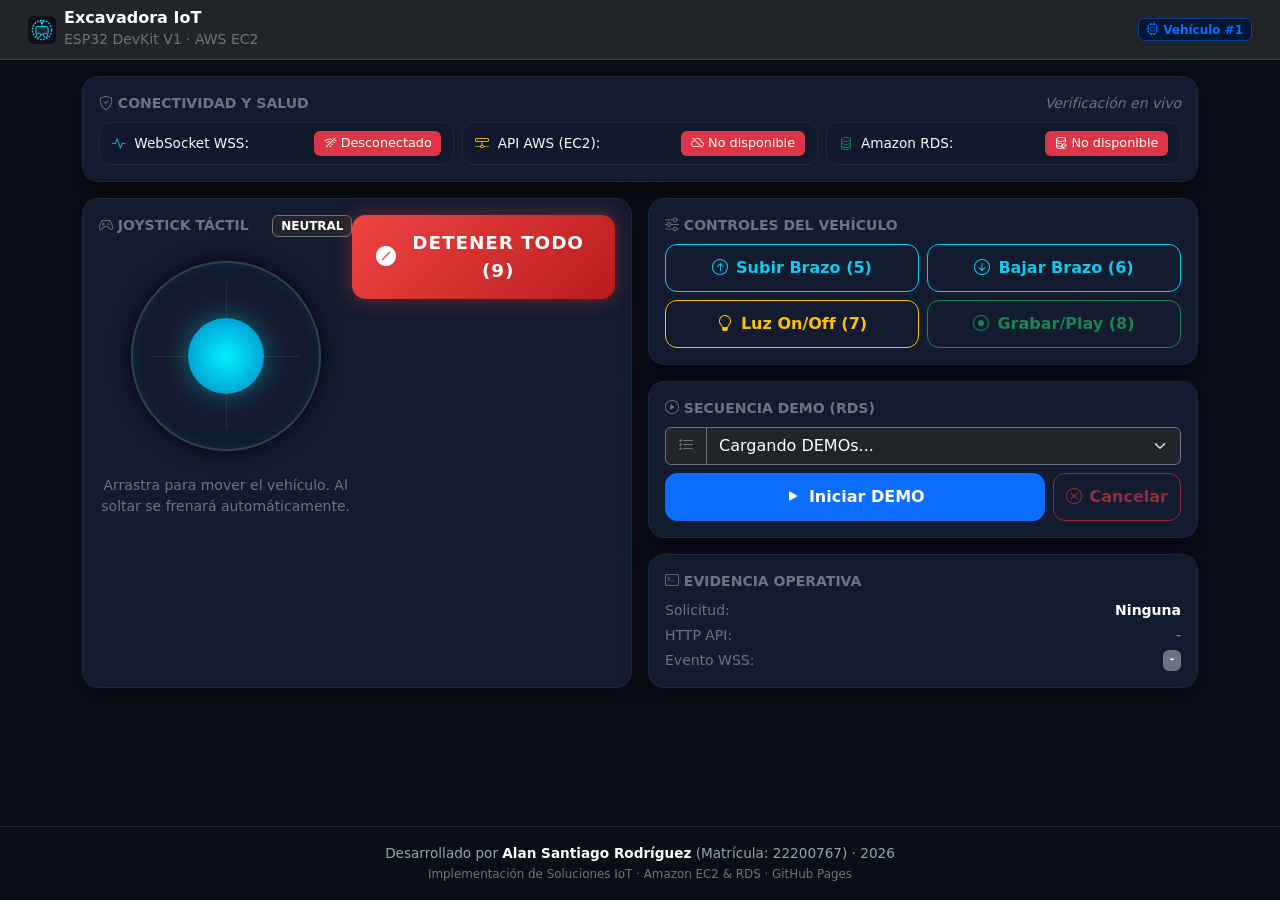
==== frontend/index.html @ 30e3e3c8 "fix: Actualizar creditos con nombre correcto del alumno Alan Santiago Rodriguez" ====
<!DOCTYPE html>
<html lang="es" data-bs-theme="dark">
<head>
  <meta charset="UTF-8" />
  <meta name="viewport" content="width=device-width, initial-scale=1.0, maximum-scale=1.0, user-scalable=no" />
  <title>Control IoT · Vehículo Excavadora</title>
  
  <!-- Favicon funcional compatible con GitHub Pages -->
  <link rel="icon" type="image/svg+xml" href="assets/icons/favicon.svg" />
  
  <!-- Bootstrap 5 CSS y Bootstrap Icons -->
  <link href="https://cdn.jsdelivr.net/npm/bootstrap@5.3.3/dist/css/bootstrap.min.css" rel="stylesheet" />
  <link rel="stylesheet" href="https://cdn.jsdelivr.net/npm/bootstrap-icons@1.11.3/font/bootstrap-icons.min.css" />
  
  <!-- Estilos propios -->
  <link rel="stylesheet" href="assets/css/styles.css" />
</head>
<body>

  <!-- Barra de Encabezado -->
  <header class="py-2 px-3 border-bottom border-secondary-subtle bg-dark">
    <div class="container-fluid d-flex justify-content-between align-items-center">
      <div class="d-flex align-items-center gap-2">
        <img src="assets/icons/favicon.svg" alt="IoT Logo" width="28" height="28" />
        <div>
          <h1 class="h6 mb-0 text-white fw-bold" id="vehiculoNombre">Excavadora IoT</h1>
          <small class="text-secondary" id="vehiculoModelo">ESP32 DevKit V1 · AWS EC2</small>
        </div>
      </div>
      <span class="badge bg-primary-subtle text-primary border border-primary-subtle">
        <i class="bi bi-cpu"></i> Vehículo #1
      </span>
    </div>
  </header>

  <!-- Contenedor Principal (Mobile First) -->
  <main class="container my-3 flex-grow-1">
    
    <!-- PANEL DE 3 INDICADORES OBLIGATORIOS -->
    <section class="glass-card p-3 mb-3">
      <div class="d-flex justify-content-between align-items-center mb-2">
        <span class="text-secondary small fw-semibold text-uppercase tracking-wider">
          <i class="bi bi-shield-check"></i> Conectividad y Salud
        </span>
        <small class="text-secondary fst-italic">Verificación en vivo</small>
      </div>

      <div class="row g-2">
        <!-- 1. WebSocket WSS -->
        <div class="col-12 col-md-4">
          <div class="status-indicator d-flex justify-content-between align-items-center">
            <span><i class="bi bi-activity text-info me-1"></i> WebSocket WSS:</span>
            <span id="wsStatusBadge" class="badge bg-secondary">
              <i class="bi bi-hourglass-split"></i> Conectando...
            </span>
          </div>
        </div>

        <!-- 2. Servidor AWS API 21 Servicios -->
        <div class="col-12 col-md-4">
          <div class="status-indicator d-flex justify-content-between align-items-center">
            <span><i class="bi bi-hdd-network text-warning me-1"></i> API AWS (EC2):</span>
            <span id="apiStatusBadge" class="badge bg-secondary">
              <i class="bi bi-hourglass-split"></i> Comprobando
            </span>
          </div>
        </div>

        <!-- 3. Base de Datos Amazon RDS -->
        <div class="col-12 col-md-4">
          <div class="status-indicator d-flex justify-content-between align-items-center">
            <span><i class="bi bi-database text-success me-1"></i> Amazon RDS:</span>
            <span id="rdsStatusBadge" class="badge bg-secondary">
              <i class="bi bi-question-circle"></i> Sin verificar
            </span>
          </div>
        </div>
      </div>
    </section>

    <!-- ÁREA DE OPERACIÓN: JOYSTICK + ACCIONES -->
    <div class="row g-3">
      
      <!-- Columna 1: Joystick Circular Virtual y Detención Prioritaria -->
      <div class="col-12 col-lg-6">
        <section class="glass-card p-3 text-center h-100 d-flex flex-direction-column justify-content-between">
          <div>
            <div class="d-flex justify-content-between align-items-center mb-1">
              <span class="text-secondary small fw-semibold text-uppercase">
                <i class="bi bi-controller"></i> Joystick Táctil
              </span>
              <span class="badge bg-dark border border-secondary" id="joystickDirectionText">NEUTRAL</span>
            </div>
            
            <div class="joystick-zone py-2">
              <div class="joystick-base" id="joystickContainer" aria-label="Joystick de Navegación">
                <div class="joystick-crosshair"></div>
                <div class="joystick-stick"></div>
              </div>
            </div>
            <p class="text-secondary small mb-3">Arrastra para mover el vehículo. Al soltar se frenará automáticamente.</p>
          </div>

          <!-- BOTÓN DETENER PRIORITARIO -->
          <div class="w-100">
            <button id="btnDetener" class="btn btn-stop-priority w-100 d-flex align-items-center justify-content-center gap-2">
              <i class="bi bi-slash-circle-fill fs-5"></i> DETENER TODO (9)
            </button>
          </div>
        </section>
      </div>

      <!-- Columna 2: Controles Táctiles Adicionales y DEMO -->
      <div class="col-12 col-lg-6 d-flex flex-column gap-3">
        
        <!-- Accesorios (Brazo, Luz y Grabación en RAM) -->
        <section class="glass-card p-3">
          <span class="text-secondary small fw-semibold text-uppercase d-block mb-2">
            <i class="bi bi-sliders"></i> Controles del Vehículo
          </span>

          <div class="row g-2">
            <div class="col-6">
              <button id="btnSubir" class="btn btn-outline-info btn-control-touch w-100">
                <i class="bi bi-arrow-up-circle"></i> Subir Brazo (5)
              </button>
            </div>
            <div class="col-6">
              <button id="btnBajar" class="btn btn-outline-info btn-control-touch w-100">
                <i class="bi bi-arrow-down-circle"></i> Bajar Brazo (6)
              </button>
            </div>
            <div class="col-6">
              <button id="btnLuz" class="btn btn-outline-warning btn-control-touch w-100">
                <i class="bi bi-lightbulb"></i> Luz On/Off (7)
              </button>
            </div>
            <div class="col-6">
              <button id="btnGrabar" class="btn btn-outline-success btn-control-touch w-100">
                <i class="bi bi-record-circle"></i> Grabar/Play (8)
              </button>
            </div>
          </div>
        </section>

        <!-- Selector y Ejecución de DEMO existente -->
        <section class="glass-card p-3">
          <span class="text-secondary small fw-semibold text-uppercase d-block mb-2">
            <i class="bi bi-play-circle"></i> Secuencia DEMO (RDS)
          </span>

          <div class="input-group mb-2">
            <label class="input-group-text bg-dark border-secondary text-secondary" for="selectDemo">
              <i class="bi bi-list-stars"></i>
            </label>
            <select class="form-select bg-dark border-secondary text-white" id="selectDemo">
              <option value="1">Cargando DEMOs...</option>
            </select>
          </div>

          <div class="d-flex gap-2">
            <button id="btnIniciarDemo" class="btn btn-primary btn-control-touch flex-grow-1">
              <i class="bi bi-play-fill"></i> Iniciar DEMO
            </button>
            <button id="btnCancelarDemo" class="btn btn-outline-danger btn-control-touch" disabled>
              <i class="bi bi-x-circle"></i> Cancelar
            </button>
          </div>

          <div id="demoStatusCard" class="card bg-dark border-info mt-2 p-2 d-none">
            <div class="d-flex align-items-center gap-2">
              <div class="spinner-border spinner-border-sm text-info" role="status"></div>
              <small class="text-info" id="demoStepText">Secuencia en proceso...</small>
            </div>
          </div>
        </section>

        <!-- Trazabilidad de Respuesta (Solicitado / Aceptado / Evento WSS) -->
        <section class="glass-card p-3">
          <span class="text-secondary small fw-semibold text-uppercase d-block mb-2">
            <i class="bi bi-terminal"></i> Evidencia Operativa
          </span>
          <div class="small">
            <div class="d-flex justify-content-between mb-1">
              <span class="text-secondary">Solicitud:</span>
              <span class="text-white fw-bold" id="logSolicitud">Ninguna</span>
            </div>
            <div class="d-flex justify-content-between mb-1">
              <span class="text-secondary">HTTP API:</span>
              <span class="text-info" id="logHttp">-</span>
            </div>
            <div class="d-flex justify-content-between">
              <span class="text-secondary">Evento WSS:</span>
              <span id="logWs" class="badge bg-secondary">-</span>
            </div>
          </div>
        </section>

      </div>
    </div>
  </main>

  <!-- Footer con Créditos Obligatorios -->
  <footer>
    <div class="container text-center">
      <p class="mb-0">
        Desarrollado por <strong class="text-white">Alan Santiago Rodríguez</strong> (Matrícula: 22200767) · 2026
      </p>
      <small class="text-secondary">Implementación de Soluciones IoT · Amazon EC2 & RDS · GitHub Pages</small>
    </div>
  </footer>

  <!-- Bootstrap 5 JS Bundle -->
  <script src="https://cdn.jsdelivr.net/npm/bootstrap@5.3.3/dist/js/bootstrap.bundle.min.js"></script>

  <!-- Aplicación Modular ES6+ -->
  <script type="module" src="assets/js/main.js"></script>
</body>
</html>
---- frontend/assets/css/styles.css ----
:root {
  --bg-main: #0a0e17;
  --card-bg: #131b2e;
  --card-border: #1e293b;
  --primary: #00f2fe;
  --primary-glow: rgba(0, 242, 254, 0.35);
  --accent: #4facfe;
  --danger: #ef4444;
  --danger-glow: rgba(239, 68, 68, 0.4);
  --text-main: #f8fafc;
  --text-muted: #94a3b8;
}

body {
  background-color: var(--bg-main);
  color: var(--text-main);
  font-family: system-ui, -apple-system, "Segoe UI", Roboto, sans-serif;
  min-height: 100vh;
  display: flex;
  flex-direction: column;
  user-select: none;
  -webkit-user-select: none;
  touch-action: manipulation;
}

/* Tarjetas */
.glass-card {
  background: var(--card-bg);
  border: 1px solid var(--card-border);
  border-radius: 1rem;
  box-shadow: 0 10px 25px rgba(0, 0, 0, 0.5);
}

/* Indicadores de Conexión */
.status-indicator {
  padding: 0.5rem 0.75rem;
  background: rgba(15, 23, 42, 0.6);
  border: 1px solid var(--card-border);
  border-radius: 0.75rem;
  font-size: 0.85rem;
}

.status-indicator .badge {
  font-size: 0.8rem;
  font-weight: 500;
  padding: 0.35rem 0.6rem;
}

/* Joystick Circular Virtual */
.joystick-zone {
  display: flex;
  flex-direction: column;
  align-items: center;
  justify-content: center;
  margin: 1rem 0;
}

.joystick-base {
  width: 190px;
  height: 190px;
  background: radial-gradient(circle, #1a233a 0%, #0c1222 100%);
  border: 2px solid #334155;
  border-radius: 50%;
  position: relative;
  display: flex;
  align-items: center;
  justify-content: center;
  touch-action: none;
  box-shadow: 0 0 20px rgba(0, 0, 0, 0.8), inset 0 0 15px rgba(0, 242, 254, 0.1);
  cursor: grab;
}

.joystick-base:active {
  cursor: grabbing;
}

.joystick-crosshair {
  position: absolute;
  width: 100%;
  height: 100%;
  pointer-events: none;
}

.joystick-crosshair::before,
.joystick-crosshair::after {
  content: "";
  position: absolute;
  background: rgba(255, 255, 255, 0.08);
}

.joystick-crosshair::before {
  top: 50%;
  left: 10%;
  right: 10%;
  height: 1px;
}

.joystick-crosshair::after {
  left: 50%;
  top: 10%;
  bottom: 10%;
  width: 1px;
}

.joystick-stick {
  width: 76px;
  height: 76px;
  background: radial-gradient(circle, var(--primary) 0%, #0284c7 100%);
  border-radius: 50%;
  box-shadow: 0 0 25px var(--primary-glow);
  position: absolute;
  pointer-events: none;
  transition: transform 0.04s ease-out;
}

/* Botón Detener Prioritario */
.btn-stop-priority {
  background: linear-gradient(135deg, #ef4444 0%, #b91c1c 100%);
  color: #fff;
  border: none;
  font-weight: 700;
  font-size: 1.15rem;
  letter-spacing: 0.05em;
  padding: 0.9rem 1.5rem;
  border-radius: 0.85rem;
  box-shadow: 0 0 20px var(--danger-glow);
  transition: transform 0.1s, box-shadow 0.1s;
  min-height: 48px;
}

.btn-stop-priority:active {
  transform: scale(0.97);
  box-shadow: 0 0 10px var(--danger-glow);
}

/* Botones Táctiles Accesibles (48x48px mínimo) */
.btn-control-touch {
  min-height: 48px;
  min-width: 48px;
  font-weight: 600;
  display: flex;
  align-items: center;
  justify-content: center;
  gap: 0.5rem;
  border-radius: 0.75rem;
  transition: transform 0.1s;
}

.btn-control-touch:active {
  transform: scale(0.96);
}

/* Footer con créditos */
footer {
  margin-top: auto;
  border-top: 1px solid var(--card-border);
  background: rgba(10, 14, 23, 0.95);
  padding: 1rem 0;
  font-size: 0.85rem;
  color: var(--text-muted);
}

/* Animación spin */
.spin {
  display: inline-block;
  animation: spin 1s infinite linear;
}

@keyframes spin {
  from { transform: rotate(0deg); }
  to { transform: rotate(360deg); }
}
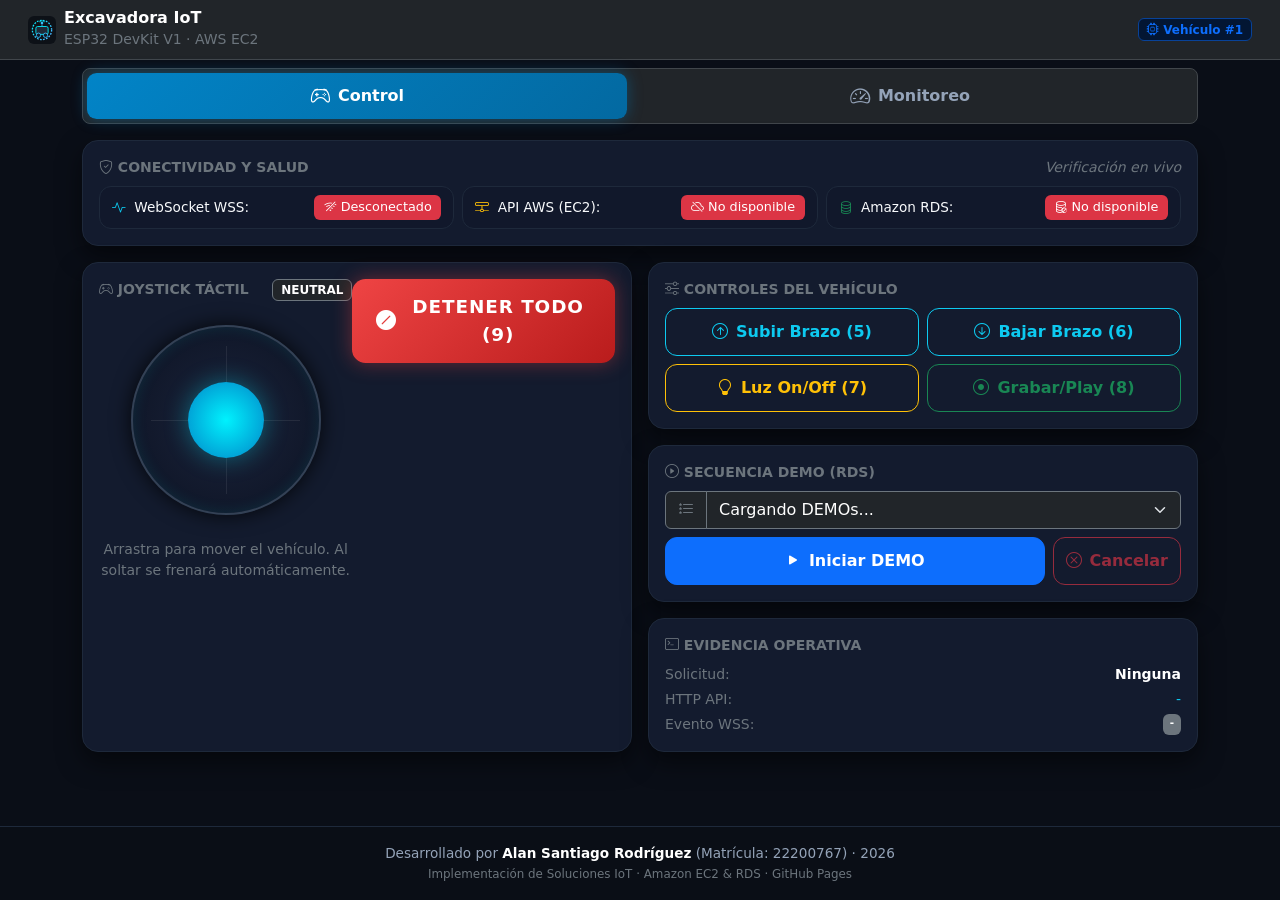
==== commit 95717b11: "feat: Integrar vista de MONITOREO IoT en tiempo real (Práctica 4.2) con tarjeta de último estado y t" ====
--- a/frontend/index.html
+++ b/frontend/index.html
@@ -3,7 +3,7 @@
 <head>
   <meta charset="UTF-8" />
   <meta name="viewport" content="width=device-width, initial-scale=1.0, maximum-scale=1.0, user-scalable=no" />
-  <title>Control IoT · Vehículo Excavadora</title>
+  <title>Vehículo IoT · Control y Monitoreo en Tiempo Real</title>
   
   <!-- Favicon funcional compatible con GitHub Pages -->
   <link rel="icon" type="image/svg+xml" href="assets/icons/favicon.svg" />
@@ -33,11 +33,27 @@
     </div>
   </header>
 
+  <!-- Barra de Navegación entre CONTROL y MONITOREO -->
+  <nav class="container my-2" aria-label="Navegación principal">
+    <ul class="nav nav-pills nav-fill bg-dark p-1 rounded-3 border border-secondary-subtle" role="tablist">
+      <li class="nav-item" role="presentation">
+        <button class="nav-link active fw-bold d-flex align-items-center justify-content-center gap-2 py-2" id="tabBtnControl" type="button" role="tab" aria-controls="vistaControl" aria-selected="true">
+          <i class="bi bi-controller fs-5"></i> Control
+        </button>
+      </li>
+      <li class="nav-item" role="presentation">
+        <button class="nav-link fw-bold d-flex align-items-center justify-content-center gap-2 py-2" id="tabBtnMonitoreo" type="button" role="tab" aria-controls="vistaMonitoreo" aria-selected="false">
+          <i class="bi bi-speedometer2 fs-5"></i> Monitoreo
+        </button>
+      </li>
+    </ul>
+  </nav>
+
   <!-- Contenedor Principal (Mobile First) -->
-  <main class="container my-3 flex-grow-1">
+  <main class="container my-2 flex-grow-1">
     
-    <!-- PANEL DE 3 INDICADORES OBLIGATORIOS -->
-    <section class="glass-card p-3 mb-3">
+    <!-- PANEL DE 3 INDICADORES OBLIGATORIOS (VISIBLES EN AMBAS VISTAS) -->
+    <section class="glass-card p-3 mb-3" aria-label="Indicadores de conectividad y salud">
       <div class="d-flex justify-content-between align-items-center mb-2">
         <span class="text-secondary small fw-semibold text-uppercase tracking-wider">
           <i class="bi bi-shield-check"></i> Conectividad y Salud
@@ -78,126 +94,211 @@
       </div>
     </section>
 
-    <!-- ÁREA DE OPERACIÓN: JOYSTICK + ACCIONES -->
-    <div class="row g-3">
+    <!-- ==================== VISTA 1: CONTROL ==================== -->
+    <section id="vistaControl" aria-label="Panel de Control del Vehículo">
+      <div class="row g-3">
+        
+        <!-- Columna 1: Joystick Circular Virtual y Detención Prioritaria -->
+        <div class="col-12 col-lg-6">
+          <section class="glass-card p-3 text-center h-100 d-flex flex-direction-column justify-content-between">
+            <div>
+              <div class="d-flex justify-content-between align-items-center mb-1">
+                <span class="text-secondary small fw-semibold text-uppercase">
+                  <i class="bi bi-controller"></i> Joystick Táctil
+                </span>
+                <span class="badge bg-dark border border-secondary" id="joystickDirectionText">NEUTRAL</span>
+              </div>
+              
+              <div class="joystick-zone py-2">
+                <div class="joystick-base" id="joystickContainer" aria-label="Joystick de Navegación">
+                  <div class="joystick-crosshair"></div>
+                  <div class="joystick-stick"></div>
+                </div>
+              </div>
+
+              <p class="text-secondary small mb-3">Arrastra para mover el vehículo. Al soltar se frenará automáticamente.</p>
+            </div>
+
+            <!-- BOTÓN DETENER PRIORITARIO -->
+            <div class="w-100">
+              <button id="btnDetener" class="btn btn-stop-priority w-100 d-flex align-items-center justify-content-center gap-2">
+                <i class="bi bi-slash-circle-fill fs-5"></i> DETENER TODO (9)
+              </button>
+            </div>
+          </section>
+        </div>
+
+        <!-- Columna 2: Controles Táctiles Adicionales y DEMO -->
+        <div class="col-12 col-lg-6 d-flex flex-column gap-3">
+          
+          <!-- Accesorios (Brazo, Luz y Grabación en RAM) -->
+          <section class="glass-card p-3">
+            <span class="text-secondary small fw-semibold text-uppercase d-block mb-2">
+              <i class="bi bi-sliders"></i> Controles del Vehículo
+            </span>
+
+            <div class="row g-2">
+              <div class="col-6">
+                <button id="btnSubir" class="btn btn-outline-info btn-control-touch w-100">
+                  <i class="bi bi-arrow-up-circle"></i> Subir Brazo (5)
+                </button>
+              </div>
+              <div class="col-6">
+                <button id="btnBajar" class="btn btn-outline-info btn-control-touch w-100">
+                  <i class="bi bi-arrow-down-circle"></i> Bajar Brazo (6)
+                </button>
+              </div>
+              <div class="col-6">
+                <button id="btnLuz" class="btn btn-outline-warning btn-control-touch w-100">
+                  <i class="bi bi-lightbulb"></i> Luz On/Off (7)
+                </button>
+              </div>
+              <div class="col-6">
+                <button id="btnGrabar" class="btn btn-outline-success btn-control-touch w-100">
+                  <i class="bi bi-record-circle"></i> Grabar/Play (8)
+                </button>
+              </div>
+            </div>
+          </section>
+
+          <!-- Selector y Ejecución de DEMO existente -->
+          <section class="glass-card p-3">
+            <span class="text-secondary small fw-semibold text-uppercase d-block mb-2">
+              <i class="bi bi-play-circle"></i> Secuencia DEMO (RDS)
+            </span>
+
+            <div class="input-group mb-2">
+              <label class="input-group-text bg-dark border-secondary text-secondary" for="selectDemo">
+                <i class="bi bi-list-stars"></i>
+              </label>
+              <select class="form-select bg-dark border-secondary text-white" id="selectDemo">
+                <option value="1">Cargando DEMOs...</option>
+              </select>
+            </div>
+
+            <div class="d-flex gap-2">
+              <button id="btnIniciarDemo" class="btn btn-primary btn-control-touch flex-grow-1">
+                <i class="bi bi-play-fill"></i> Iniciar DEMO
+              </button>
+              <button id="btnCancelarDemo" class="btn btn-outline-danger btn-control-touch" disabled>
+                <i class="bi bi-x-circle"></i> Cancelar
+              </button>
+            </div>
+
+            <div id="demoStatusCard" class="card bg-dark border-info mt-2 p-2 d-none">
+              <div class="d-flex align-items-center gap-2">
+                <div class="spinner-border spinner-border-sm text-info" role="status"></div>
+                <small class="text-info" id="demoStepText">Secuencia en proceso...</small>
+              </div>
+            </div>
+          </section>
+
+          <!-- Trazabilidad de Respuesta (Solicitado / Aceptado / Evento WSS) -->
+          <section class="glass-card p-3">
+            <span class="text-secondary small fw-semibold text-uppercase d-block mb-2">
+              <i class="bi bi-terminal"></i> Evidencia Operativa
+            </span>
+            <div class="small">
+              <div class="d-flex justify-content-between mb-1">
+                <span class="text-secondary">Solicitud:</span>
+                <span class="text-white fw-bold" id="logSolicitud">Ninguna</span>
+              </div>
+              <div class="d-flex justify-content-between mb-1">
+                <span class="text-secondary">HTTP API:</span>
+                <span class="text-info" id="logHttp">-</span>
+              </div>
+              <div class="d-flex justify-content-between">
+                <span class="text-secondary">Evento WSS:</span>
+                <span id="logWs" class="badge bg-secondary">-</span>
+              </div>
+            </div>
+          </section>
+
+        </div>
+      </div>
+    </section>
+
+    <!-- ==================== VISTA 2: MONITOREO ==================== -->
+    <section id="vistaMonitoreo" class="d-none" aria-label="Vista de Monitoreo en Tiempo Real">
       
-      <!-- Columna 1: Joystick Circular Virtual y Detención Prioritaria -->
-      <div class="col-12 col-lg-6">
-        <section class="glass-card p-3 text-center h-100 d-flex flex-direction-column justify-content-between">
+      <!-- 1. Tarjeta visual destacada del ÚLTIMO MOVIMIENTO / ESTADO -->
+      <div class="monitoreo-card-destacada p-3 mb-3">
+        <div class="d-flex justify-content-between align-items-start mb-2">
           <div>
-            <div class="d-flex justify-content-between align-items-center mb-1">
-              <span class="text-secondary small fw-semibold text-uppercase">
-                <i class="bi bi-controller"></i> Joystick Táctil
-              </span>
-              <span class="badge bg-dark border border-secondary" id="joystickDirectionText">NEUTRAL</span>
-            </div>
-            
-            <div class="joystick-zone py-2">
-              <div class="joystick-base" id="joystickContainer" aria-label="Joystick de Navegación">
-                <div class="joystick-crosshair"></div>
-                <div class="joystick-stick"></div>
-              </div>
-            </div>
-            <p class="text-secondary small mb-3">Arrastra para mover el vehículo. Al soltar se frenará automáticamente.</p>
-          </div>
-
-          <!-- BOTÓN DETENER PRIORITARIO -->
-          <div class="w-100">
-            <button id="btnDetener" class="btn btn-stop-priority w-100 d-flex align-items-center justify-content-center gap-2">
-              <i class="bi bi-slash-circle-fill fs-5"></i> DETENER TODO (9)
-            </button>
-          </div>
-        </section>
-      </div>
-
-      <!-- Columna 2: Controles Táctiles Adicionales y DEMO -->
-      <div class="col-12 col-lg-6 d-flex flex-column gap-3">
-        
-        <!-- Accesorios (Brazo, Luz y Grabación en RAM) -->
-        <section class="glass-card p-3">
-          <span class="text-secondary small fw-semibold text-uppercase d-block mb-2">
-            <i class="bi bi-sliders"></i> Controles del Vehículo
+            <span class="text-secondary small fw-semibold text-uppercase tracking-wider">
+              <i class="bi bi-broadcast-pin text-info me-1"></i> Último Movimiento / Estado Reportado
+            </span>
+            <h2 class="h5 mb-0 text-white mt-1">Vehículo #1 · Excavadora IoT</h2>
+          </div>
+          <span id="monitoreoUltimoBadge">
+            <span class="badge bg-secondary"><i class="bi bi-gear me-1"></i>DETENER (#9)</span>
           </span>
-
-          <div class="row g-2">
-            <div class="col-6">
-              <button id="btnSubir" class="btn btn-outline-info btn-control-touch w-100">
-                <i class="bi bi-arrow-up-circle"></i> Subir Brazo (5)
-              </button>
-            </div>
-            <div class="col-6">
-              <button id="btnBajar" class="btn btn-outline-info btn-control-touch w-100">
-                <i class="bi bi-arrow-down-circle"></i> Bajar Brazo (6)
-              </button>
-            </div>
-            <div class="col-6">
-              <button id="btnLuz" class="btn btn-outline-warning btn-control-touch w-100">
-                <i class="bi bi-lightbulb"></i> Luz On/Off (7)
-              </button>
-            </div>
-            <div class="col-6">
-              <button id="btnGrabar" class="btn btn-outline-success btn-control-touch w-100">
-                <i class="bi bi-record-circle"></i> Grabar/Play (8)
-              </button>
-            </div>
-          </div>
-        </section>
-
-        <!-- Selector y Ejecución de DEMO existente -->
-        <section class="glass-card p-3">
-          <span class="text-secondary small fw-semibold text-uppercase d-block mb-2">
-            <i class="bi bi-play-circle"></i> Secuencia DEMO (RDS)
-          </span>
-
-          <div class="input-group mb-2">
-            <label class="input-group-text bg-dark border-secondary text-secondary" for="selectDemo">
-              <i class="bi bi-list-stars"></i>
-            </label>
-            <select class="form-select bg-dark border-secondary text-white" id="selectDemo">
-              <option value="1">Cargando DEMOs...</option>
-            </select>
-          </div>
-
-          <div class="d-flex gap-2">
-            <button id="btnIniciarDemo" class="btn btn-primary btn-control-touch flex-grow-1">
-              <i class="bi bi-play-fill"></i> Iniciar DEMO
-            </button>
-            <button id="btnCancelarDemo" class="btn btn-outline-danger btn-control-touch" disabled>
-              <i class="bi bi-x-circle"></i> Cancelar
-            </button>
-          </div>
-
-          <div id="demoStatusCard" class="card bg-dark border-info mt-2 p-2 d-none">
-            <div class="d-flex align-items-center gap-2">
-              <div class="spinner-border spinner-border-sm text-info" role="status"></div>
-              <small class="text-info" id="demoStepText">Secuencia en proceso...</small>
-            </div>
-          </div>
-        </section>
-
-        <!-- Trazabilidad de Respuesta (Solicitado / Aceptado / Evento WSS) -->
-        <section class="glass-card p-3">
-          <span class="text-secondary small fw-semibold text-uppercase d-block mb-2">
-            <i class="bi bi-terminal"></i> Evidencia Operativa
-          </span>
-          <div class="small">
-            <div class="d-flex justify-content-between mb-1">
-              <span class="text-secondary">Solicitud:</span>
-              <span class="text-white fw-bold" id="logSolicitud">Ninguna</span>
-            </div>
-            <div class="d-flex justify-content-between mb-1">
-              <span class="text-secondary">HTTP API:</span>
-              <span class="text-info" id="logHttp">-</span>
-            </div>
-            <div class="d-flex justify-content-between">
-              <span class="text-secondary">Evento WSS:</span>
-              <span id="logWs" class="badge bg-secondary">-</span>
-            </div>
-          </div>
-        </section>
-
-      </div>
-    </div>
+        </div>
+
+        <div class="row align-items-center g-3 my-1">
+          <div class="col-12 col-md-6">
+            <div class="d-flex align-items-baseline gap-2">
+              <span class="monitoreo-valor-grande" id="monitoreoUltimoComando">DETENER</span>
+            </div>
+            <small class="text-secondary d-block mt-1">
+              Origen: <span class="badge bg-dark border border-secondary text-secondary" id="monitoreoUltimoOrigen">INICIALIZANDO</span>
+            </small>
+          </div>
+
+          <div class="col-12 col-md-6">
+            <div class="p-2 rounded bg-dark border border-secondary-subtle">
+              <div class="d-flex justify-content-between mb-1 small">
+                <span class="text-secondary"><i class="bi bi-calendar-event me-1"></i> Fecha:</span>
+                <span class="text-white fw-semibold" id="monitoreoUltimaFecha">--</span>
+              </div>
+              <div class="d-flex justify-content-between small">
+                <span class="text-secondary"><i class="bi bi-clock me-1"></i> Hora:</span>
+                <span class="text-info fw-semibold" id="monitoreoUltimaHora">--</span>
+              </div>
+            </div>
+          </div>
+        </div>
+      </div>
+
+      <!-- 2. Tabla semántica de los ÚLTIMOS 10 MOVIMIENTOS INDIVIDUALES PERSISTIDOS -->
+      <section class="glass-card p-3">
+        <div class="d-flex justify-content-between align-items-center mb-3">
+          <div>
+            <h3 class="h6 mb-0 text-white fw-bold">
+              <i class="bi bi-table text-primary me-1"></i> Últimos 10 Movimientos Individuales
+            </h3>
+            <small class="text-secondary" id="tablaEstadoText">Registros persistidos en Amazon RDS MySQL</small>
+          </div>
+          <button id="btnRefrescarMonitoreo" class="btn btn-sm btn-outline-info d-flex align-items-center gap-1">
+            <i class="bi bi-arrow-clockwise"></i> Refrescar
+          </button>
+        </div>
+
+        <div class="tabla-monitoreo-wrap">
+          <table class="table table-dark table-hover tabla-monitoreo" aria-label="Historial de movimientos individuales">
+            <thead>
+              <tr>
+                <th scope="col" style="width: 50px;">#</th>
+                <th scope="col">Movimiento</th>
+                <th scope="col">Fecha</th>
+                <th scope="col">Hora</th>
+                <th scope="col">Origen</th>
+              </tr>
+            </thead>
+            <tbody id="tablaHistorialBody">
+              <tr>
+                <td colspan="5" class="text-center py-4 text-secondary">
+                  <div class="spinner-border spinner-border-sm text-info me-2" role="status"></div>
+                  Cargando historial desde RDS...
+                </td>
+              </tr>
+            </tbody>
+          </table>
+        </div>
+      </section>
+
+    </section>
+
   </main>
 
   <!-- Footer con Créditos Obligatorios -->
@@ -214,7 +315,6 @@
   <script src="https://cdn.jsdelivr.net/npm/bootstrap@5.3.3/dist/js/bootstrap.bundle.min.js"></script>
 
   <!-- Aplicación Modular ES6+ -->
-  <script type="module" src="assets/js/main.js"></script>
+  <script type="module" src="assets/js/main.js?v=20261110"></script>
 </body>
 </html>
-
--- a/frontend/assets/css/styles.css
+++ b/frontend/assets/css/styles.css
@@ -171,3 +171,72 @@
   to { transform: rotate(360deg); }
 }
 
+/* Navegación por pestañas */
+.nav-pills .nav-link {
+  color: var(--text-muted);
+  border-radius: 0.6rem;
+  transition: all 0.2s ease;
+  min-height: 44px;
+}
+
+.nav-pills .nav-link:hover {
+  color: var(--text-main);
+  background: rgba(255, 255, 255, 0.05);
+}
+
+.nav-pills .nav-link.active {
+  background: linear-gradient(135deg, #0284c7 0%, #0369a1 100%);
+  color: #fff;
+  box-shadow: 0 0 15px rgba(2, 132, 199, 0.4);
+}
+
+/* Tarjeta destacada de Monitoreo */
+.monitoreo-card-destacada {
+  background: linear-gradient(145deg, #131b2e 0%, #0d1527 100%);
+  border: 1px solid #1e293b;
+  border-left: 4px solid var(--primary);
+  border-radius: 1rem;
+}
+
+.monitoreo-valor-grande {
+  font-size: 1.75rem;
+  font-weight: 800;
+  letter-spacing: -0.02em;
+  color: #fff;
+}
+
+/* Tabla semántica de Monitoreo */
+.tabla-monitoreo-wrap {
+  border-radius: 0.75rem;
+  overflow-x: auto;
+  -webkit-overflow-scrolling: touch;
+}
+
+.tabla-monitoreo {
+  margin-bottom: 0;
+  font-size: 0.9rem;
+  vertical-align: middle;
+}
+
+.tabla-monitoreo thead th {
+  background: #0f172a;
+  color: #94a3b8;
+  font-size: 0.75rem;
+  text-transform: uppercase;
+  letter-spacing: 0.05em;
+  padding: 0.75rem 0.6rem;
+  border-bottom: 1px solid #334155;
+  white-space: nowrap;
+}
+
+.tabla-monitoreo tbody td {
+  padding: 0.7rem 0.6rem;
+  border-bottom: 1px solid #1e293b;
+  white-space: nowrap;
+}
+
+.tabla-monitoreo tbody tr:hover {
+  background: rgba(255, 255, 255, 0.02);
+}
+
+
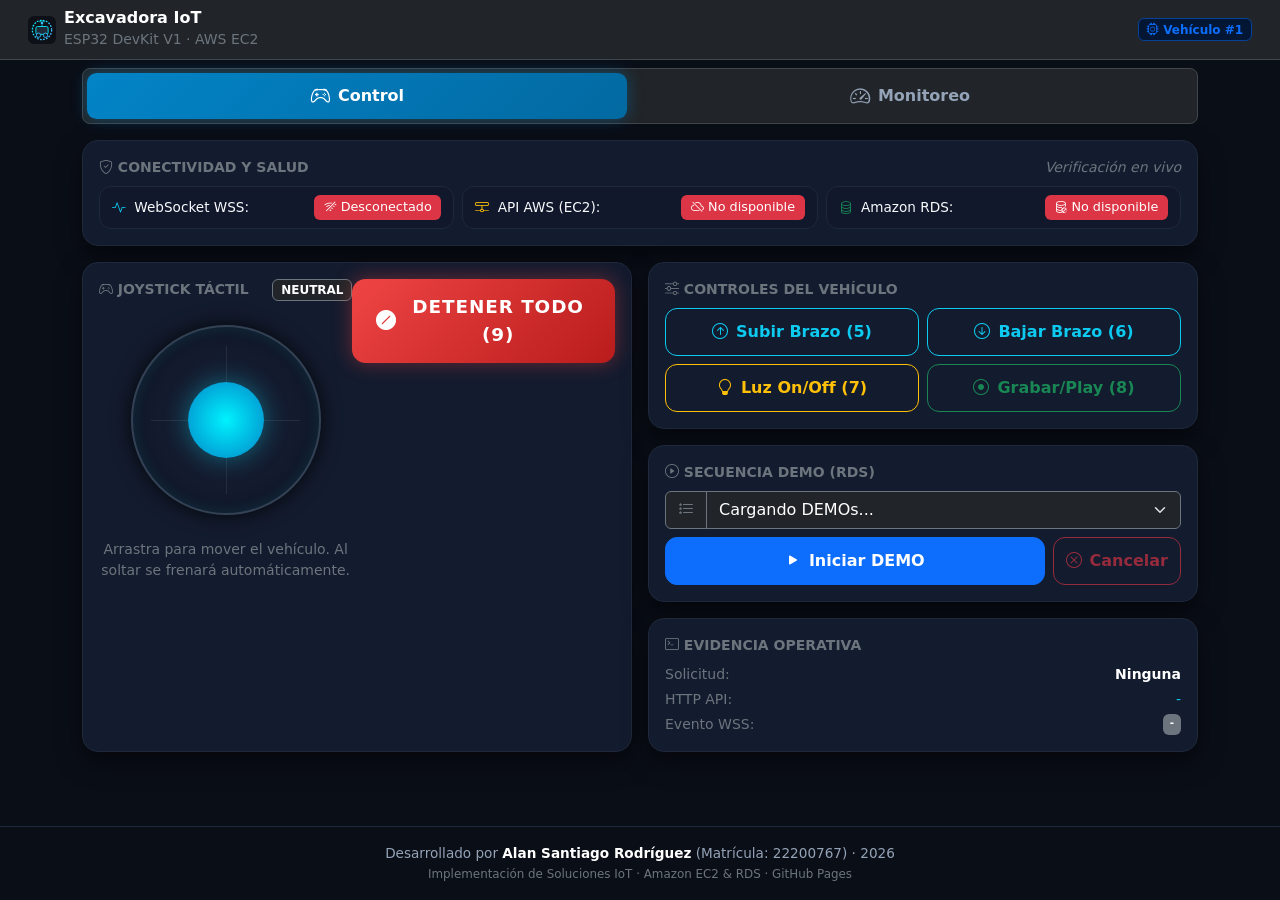
==== commit 49737982: "fix: Actualizar endpoint activo de Cloudflare Tunnel a alleged-radio-preparing-actress.trycloudflare" ====
--- a/frontend/index.html
+++ b/frontend/index.html
@@ -315,6 +315,6 @@
   <script src="https://cdn.jsdelivr.net/npm/bootstrap@5.3.3/dist/js/bootstrap.bundle.min.js"></script>
 
   <!-- Aplicación Modular ES6+ -->
-  <script type="module" src="assets/js/main.js?v=20261110"></script>
+  <script type="module" src="assets/js/main.js?v=20261119"></script>
 </body>
 </html>
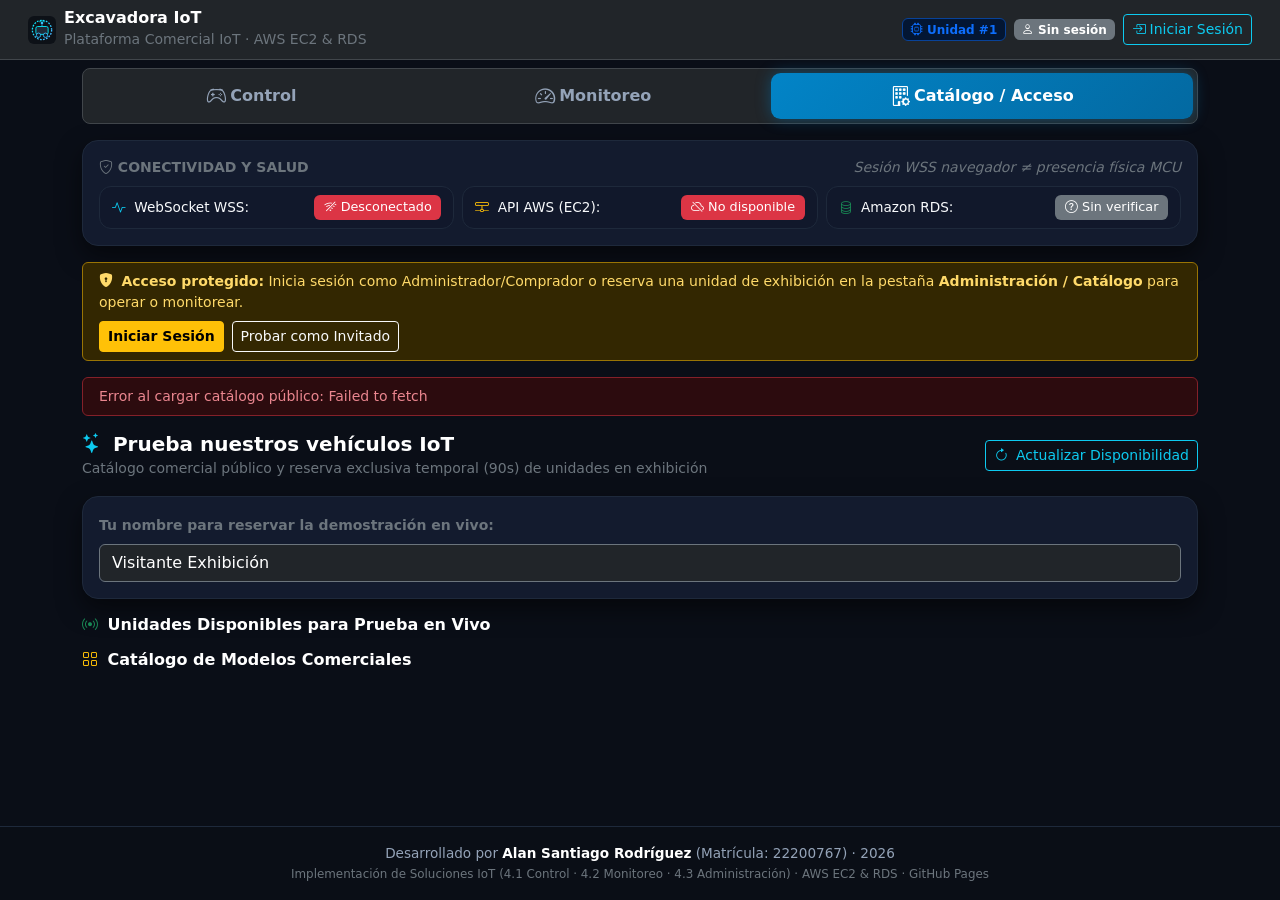
==== commit 8a3bff46: "feat(4.3): Implementar Plataforma Comercial Multiusuario IoT (Admin, RBAC, IDOR, Mis Vehiculos, Edit" ====
--- a/frontend/index.html
+++ b/frontend/index.html
@@ -3,7 +3,7 @@
 <head>
   <meta charset="UTF-8" />
   <meta name="viewport" content="width=device-width, initial-scale=1.0, maximum-scale=1.0, user-scalable=no" />
-  <title>Vehículo IoT · Control y Monitoreo en Tiempo Real</title>
+  <title>Plataforma IoT · Control, Monitoreo y Administración</title>
   
   <!-- Favicon funcional compatible con GitHub Pages -->
   <link rel="icon" type="image/svg+xml" href="assets/icons/favicon.svg" />
@@ -13,37 +13,71 @@
   <link rel="stylesheet" href="https://cdn.jsdelivr.net/npm/bootstrap-icons@1.11.3/font/bootstrap-icons.min.css" />
   
   <!-- Estilos propios -->
-  <link rel="stylesheet" href="assets/css/styles.css" />
+  <link rel="stylesheet" href="assets/css/styles.css?v=20261119b" />
 </head>
 <body>
 
-  <!-- Barra de Encabezado -->
+  <!-- Barra de Encabezado con Sesión y Rol -->
   <header class="py-2 px-3 border-bottom border-secondary-subtle bg-dark">
-    <div class="container-fluid d-flex justify-content-between align-items-center">
+    <div class="container-fluid d-flex flex-wrap justify-content-between align-items-center gap-2">
       <div class="d-flex align-items-center gap-2">
         <img src="assets/icons/favicon.svg" alt="IoT Logo" width="28" height="28" />
         <div>
           <h1 class="h6 mb-0 text-white fw-bold" id="vehiculoNombre">Excavadora IoT</h1>
-          <small class="text-secondary" id="vehiculoModelo">ESP32 DevKit V1 · AWS EC2</small>
-        </div>
-      </div>
-      <span class="badge bg-primary-subtle text-primary border border-primary-subtle">
-        <i class="bi bi-cpu"></i> Vehículo #1
-      </span>
+          <small class="text-secondary" id="vehiculoModelo">Plataforma Comercial IoT · AWS EC2 & RDS</small>
+        </div>
+      </div>
+
+      <div class="d-flex align-items-center flex-wrap gap-2">
+        <!-- Selector rápido de unidad activa -->
+        <select id="headerVehiculoSelect" class="form-select form-select-sm bg-dark text-white border-secondary d-none" style="width:auto; max-width:210px;" aria-label="Seleccionar vehículo activo"></select>
+        
+        <span class="badge bg-primary-subtle text-primary border border-primary-subtle" id="headerVehiculoBadge">
+          <i class="bi bi-cpu"></i> Unidad #1
+        </span>
+
+        <span class="badge bg-secondary" id="authUserBadge">
+          <i class="bi bi-person"></i> Sin sesión
+        </span>
+
+        <button id="btnAuthAction" class="btn btn-sm btn-outline-info d-flex align-items-center gap-1" type="button">
+          <i class="bi bi-box-arrow-in-right"></i> <span>Iniciar Sesión</span>
+        </button>
+      </div>
     </div>
   </header>
 
-  <!-- Barra de Navegación entre CONTROL y MONITOREO -->
+  <!-- Banner de Sesión Temporal de Invitado (Cuenta regresiva) -->
+  <div id="bannerInvitado" class="bg-info-subtle text-info border-bottom border-info py-2 px-3 d-none">
+    <div class="container d-flex flex-wrap justify-content-between align-items-center gap-2 small">
+      <div>
+        <i class="bi bi-stopwatch-fill me-1"></i>
+        <strong>Sesión de Exhibición Activa:</strong>
+        <span id="bannerInvitadoTexto">Unidad #1</span> · Tiempo restante:
+        <span class="badge bg-info text-dark fs-6 ms-1" id="bannerInvitadoTimer">90s</span>
+      </div>
+      <button id="btnFinalizarInvitado" class="btn btn-sm btn-danger fw-semibold" type="button">
+        <i class="bi bi-stop-circle me-1"></i> Finalizar y Detener
+      </button>
+    </div>
+  </div>
+
+  <!-- Barra de Navegación: CONTROL | MONITOREO | ADMINISTRACIÓN -->
   <nav class="container my-2" aria-label="Navegación principal">
     <ul class="nav nav-pills nav-fill bg-dark p-1 rounded-3 border border-secondary-subtle" role="tablist">
       <li class="nav-item" role="presentation">
-        <button class="nav-link active fw-bold d-flex align-items-center justify-content-center gap-2 py-2" id="tabBtnControl" type="button" role="tab" aria-controls="vistaControl" aria-selected="true">
-          <i class="bi bi-controller fs-5"></i> Control
+        <button class="nav-link active fw-bold d-flex align-items-center justify-content-center gap-1 py-2" id="tabBtnControl" type="button" role="tab" aria-controls="vistaControl" aria-selected="true">
+          <i class="bi bi-controller fs-5"></i> <span>Control</span>
         </button>
       </li>
       <li class="nav-item" role="presentation">
-        <button class="nav-link fw-bold d-flex align-items-center justify-content-center gap-2 py-2" id="tabBtnMonitoreo" type="button" role="tab" aria-controls="vistaMonitoreo" aria-selected="false">
-          <i class="bi bi-speedometer2 fs-5"></i> Monitoreo
+        <button class="nav-link fw-bold d-flex align-items-center justify-content-center gap-1 py-2" id="tabBtnMonitoreo" type="button" role="tab" aria-controls="vistaMonitoreo" aria-selected="false">
+          <i class="bi bi-speedometer2 fs-5"></i> <span>Monitoreo</span>
+        </button>
+      </li>
+      <li class="nav-item" role="presentation">
+        <button class="nav-link fw-bold d-flex align-items-center justify-content-center gap-1 py-2" id="tabBtnAdmin" type="button" role="tab" aria-controls="vistaAdministracion" aria-selected="false">
+          <i class="bi bi-building-gear fs-5"></i> <span id="tabLabelAdmin">Administración</span>
         </button>
       </li>
     </ul>
@@ -51,28 +85,25 @@
 
   <!-- Contenedor Principal (Mobile First) -->
   <main class="container my-2 flex-grow-1">
-    
-    <!-- PANEL DE 3 INDICADORES OBLIGATORIOS (VISIBLES EN AMBAS VISTAS) -->
+
+    <!-- PANEL DE 3 INDICADORES OBLIGATORIOS (VISIBLES EN LAS 3 VISTAS) -->
     <section class="glass-card p-3 mb-3" aria-label="Indicadores de conectividad y salud">
       <div class="d-flex justify-content-between align-items-center mb-2">
         <span class="text-secondary small fw-semibold text-uppercase tracking-wider">
           <i class="bi bi-shield-check"></i> Conectividad y Salud
         </span>
-        <small class="text-secondary fst-italic">Verificación en vivo</small>
+        <small class="text-secondary fst-italic">Sesión WSS navegador ≠ presencia física MCU</small>
       </div>
 
       <div class="row g-2">
-        <!-- 1. WebSocket WSS -->
         <div class="col-12 col-md-4">
           <div class="status-indicator d-flex justify-content-between align-items-center">
             <span><i class="bi bi-activity text-info me-1"></i> WebSocket WSS:</span>
             <span id="wsStatusBadge" class="badge bg-secondary">
-              <i class="bi bi-hourglass-split"></i> Conectando...
-            </span>
-          </div>
-        </div>
-
-        <!-- 2. Servidor AWS API 21 Servicios -->
+              <i class="bi bi-wifi-off"></i> Desconectado
+            </span>
+          </div>
+        </div>
         <div class="col-12 col-md-4">
           <div class="status-indicator d-flex justify-content-between align-items-center">
             <span><i class="bi bi-hdd-network text-warning me-1"></i> API AWS (EC2):</span>
@@ -81,8 +112,6 @@
             </span>
           </div>
         </div>
-
-        <!-- 3. Base de Datos Amazon RDS -->
         <div class="col-12 col-md-4">
           <div class="status-indicator d-flex justify-content-between align-items-center">
             <span><i class="bi bi-database text-success me-1"></i> Amazon RDS:</span>
@@ -94,13 +123,23 @@
       </div>
     </section>
 
-    <!-- ==================== VISTA 1: CONTROL ==================== -->
+    <!-- Alerta de autenticación requerida en Control/Monitoreo -->
+    <div id="alertaSinSesion" class="alert alert-warning d-flex flex-wrap justify-content-between align-items-center gap-2 py-2 small mb-3 d-none">
+      <div>
+        <i class="bi bi-shield-lock-fill me-1"></i>
+        <strong>Acceso protegido:</strong> Inicia sesión como Administrador/Comprador o reserva una unidad de exhibición en la pestaña <strong>Administración / Catálogo</strong> para operar o monitorear.
+      </div>
+      <div class="d-flex gap-2">
+        <button class="btn btn-sm btn-warning fw-semibold" id="btnAbrirLoginAlerta" type="button">Iniciar Sesión</button>
+        <button class="btn btn-sm btn-outline-light" id="btnIrCatalogoAlerta" type="button">Probar como Invitado</button>
+      </div>
+    </div>
+
+    <!-- ==================== VISTA 1: CONTROL (4.1) ==================== -->
     <section id="vistaControl" aria-label="Panel de Control del Vehículo">
       <div class="row g-3">
-        
-        <!-- Columna 1: Joystick Circular Virtual y Detención Prioritaria -->
         <div class="col-12 col-lg-6">
-          <section class="glass-card p-3 text-center h-100 d-flex flex-direction-column justify-content-between">
+          <section class="glass-card p-3 text-center h-100 d-flex flex-column justify-content-between">
             <div>
               <div class="d-flex justify-content-between align-items-center mb-1">
                 <span class="text-secondary small fw-semibold text-uppercase">
@@ -119,7 +158,6 @@
               <p class="text-secondary small mb-3">Arrastra para mover el vehículo. Al soltar se frenará automáticamente.</p>
             </div>
 
-            <!-- BOTÓN DETENER PRIORITARIO -->
             <div class="w-100">
               <button id="btnDetener" class="btn btn-stop-priority w-100 d-flex align-items-center justify-content-center gap-2">
                 <i class="bi bi-slash-circle-fill fs-5"></i> DETENER TODO (9)
@@ -128,10 +166,7 @@
           </section>
         </div>
 
-        <!-- Columna 2: Controles Táctiles Adicionales y DEMO -->
         <div class="col-12 col-lg-6 d-flex flex-column gap-3">
-          
-          <!-- Accesorios (Brazo, Luz y Grabación en RAM) -->
           <section class="glass-card p-3">
             <span class="text-secondary small fw-semibold text-uppercase d-block mb-2">
               <i class="bi bi-sliders"></i> Controles del Vehículo
@@ -161,8 +196,7 @@
             </div>
           </section>
 
-          <!-- Selector y Ejecución de DEMO existente -->
-          <section class="glass-card p-3">
+          <section class="glass-card p-3" id="cardDemoControl">
             <span class="text-secondary small fw-semibold text-uppercase d-block mb-2">
               <i class="bi bi-play-circle"></i> Secuencia DEMO (RDS)
             </span>
@@ -172,7 +206,7 @@
                 <i class="bi bi-list-stars"></i>
               </label>
               <select class="form-select bg-dark border-secondary text-white" id="selectDemo">
-                <option value="1">Cargando DEMOs...</option>
+                <option value="">Inicia sesión para cargar DEMOs</option>
               </select>
             </div>
 
@@ -193,7 +227,6 @@
             </div>
           </section>
 
-          <!-- Trazabilidad de Respuesta (Solicitado / Aceptado / Evento WSS) -->
           <section class="glass-card p-3">
             <span class="text-secondary small fw-semibold text-uppercase d-block mb-2">
               <i class="bi bi-terminal"></i> Evidencia Operativa
@@ -213,22 +246,19 @@
               </div>
             </div>
           </section>
-
         </div>
       </div>
     </section>
 
-    <!-- ==================== VISTA 2: MONITOREO ==================== -->
+    <!-- ==================== VISTA 2: MONITOREO (4.2) ==================== -->
     <section id="vistaMonitoreo" class="d-none" aria-label="Vista de Monitoreo en Tiempo Real">
-      
-      <!-- 1. Tarjeta visual destacada del ÚLTIMO MOVIMIENTO / ESTADO -->
       <div class="monitoreo-card-destacada p-3 mb-3">
         <div class="d-flex justify-content-between align-items-start mb-2">
           <div>
             <span class="text-secondary small fw-semibold text-uppercase tracking-wider">
               <i class="bi bi-broadcast-pin text-info me-1"></i> Último Movimiento / Estado Reportado
             </span>
-            <h2 class="h5 mb-0 text-white mt-1">Vehículo #1 · Excavadora IoT</h2>
+            <h2 class="h5 mb-0 text-white mt-1" id="monitoreoTituloVehiculo">Vehículo #1 · Excavadora IoT</h2>
           </div>
           <span id="monitoreoUltimoBadge">
             <span class="badge bg-secondary"><i class="bi bi-gear me-1"></i>DETENER (#9)</span>
@@ -260,7 +290,6 @@
         </div>
       </div>
 
-      <!-- 2. Tabla semántica de los ÚLTIMOS 10 MOVIMIENTOS INDIVIDUALES PERSISTIDOS -->
       <section class="glass-card p-3">
         <div class="d-flex justify-content-between align-items-center mb-3">
           <div>
@@ -288,18 +317,257 @@
             <tbody id="tablaHistorialBody">
               <tr>
                 <td colspan="5" class="text-center py-4 text-secondary">
-                  <div class="spinner-border spinner-border-sm text-info me-2" role="status"></div>
-                  Cargando historial desde RDS...
+                  Inicia sesión para consultar el historial en RDS.
                 </td>
               </tr>
             </tbody>
           </table>
         </div>
       </section>
-
     </section>
 
+    <!-- ==================== VISTA 3: ADMINISTRACIÓN COMERCIAL (4.3) ==================== -->
+    <section id="vistaAdministracion" class="d-none" aria-label="Plataforma Comercial y Administración IoT">
+
+      <div id="adminFeedbackAlert" class="alert d-none" role="alert"></div>
+
+      <!-- 3A. PANEL ADMINISTRADOR (EMPRESA) -->
+      <div id="panelAdminRol" class="d-none">
+        <div class="d-flex justify-content-between align-items-center mb-3">
+          <div>
+            <h2 class="h5 text-white fw-bold mb-0"><i class="bi bi-speedometer text-info me-1"></i> Dashboard Comercial (Administrador)</h2>
+            <small class="text-secondary">Métricas reales desde Amazon RDS · Inventario, Clientes, Asignaciones y Auditoría</small>
+          </div>
+          <button id="btnRefrescarAdmin" class="btn btn-sm btn-outline-info"><i class="bi bi-arrow-clockwise me-1"></i> Actualizar</button>
+        </div>
+
+        <!-- KPIs -->
+        <div class="row g-2 mb-3">
+          <div class="col-6 col-md-3"><div class="glass-card p-3 text-center"><small class="text-secondary d-block">Modelos</small><span class="fs-4 fw-bold text-info" id="kpiModelos">-</span></div></div>
+          <div class="col-6 col-md-3"><div class="glass-card p-3 text-center"><small class="text-secondary d-block">Unidades Activas</small><span class="fs-4 fw-bold text-white" id="kpiUnidades">-</span></div></div>
+          <div class="col-6 col-md-3"><div class="glass-card p-3 text-center"><small class="text-secondary d-block">Vendidas</small><span class="fs-4 fw-bold text-success" id="kpiVendidas">-</span></div></div>
+          <div class="col-6 col-md-3"><div class="glass-card p-3 text-center"><small class="text-secondary d-block">Exhibición</small><span class="fs-4 fw-bold text-warning" id="kpiExhibicion">-</span></div></div>
+          <div class="col-6 col-md-3"><div class="glass-card p-3 text-center"><small class="text-secondary d-block">Clientes</small><span class="fs-4 fw-bold text-primary" id="kpiClientes">-</span></div></div>
+          <div class="col-6 col-md-3"><div class="glass-card p-3 text-center"><small class="text-secondary d-block">Demos RDS</small><span class="fs-4 fw-bold text-info" id="kpiDemos">-</span></div></div>
+          <div class="col-6 col-md-3"><div class="glass-card p-3 text-center"><small class="text-secondary d-block">Historial Total</small><span class="fs-4 fw-bold text-white" id="kpiHistorico">-</span></div></div>
+          <div class="col-6 col-md-3"><div class="glass-card p-3 text-center"><small class="text-secondary d-block">Sesiones WSS</small><span class="fs-4 fw-bold text-success" id="kpiWss">-</span></div></div>
+        </div>
+
+        <!-- Inventario de Unidades y Asignación -->
+        <section class="glass-card p-3 mb-3">
+          <h3 class="h6 text-white fw-bold mb-2"><i class="bi bi-truck-front text-info me-1"></i> Unidades Físicas y Asignación de Propietarios</h3>
+          <form id="formNuevaUnidad" class="row g-2 mb-3 p-2 rounded bg-dark border border-secondary-subtle">
+            <div class="col-12 col-md-3"><input name="nombre" class="form-control form-control-sm bg-dark text-white border-secondary" placeholder="Nombre unidad (ej. Excavadora #3)" required></div>
+            <div class="col-6 col-md-2"><input name="numero_serie" class="form-control form-control-sm bg-dark text-white border-secondary" placeholder="Serie (EXC-0003)" required></div>
+            <div class="col-6 col-md-2"><select name="id_modelo" id="unidadModeloSelect" class="form-select form-select-sm bg-dark text-white border-secondary" required></select></div>
+            <div class="col-6 col-md-2">
+              <select name="estado_comercial" class="form-select form-select-sm bg-dark text-white border-secondary">
+                <option value="DISPONIBLE">DISPONIBLE</option>
+                <option value="EXHIBICION">EXHIBICION</option>
+                <option value="VENDIDO">VENDIDO</option>
+              </select>
+            </div>
+            <div class="col-6 col-md-3"><select name="id_propietario" id="unidadPropietarioSelect" class="form-select form-select-sm bg-dark text-white border-secondary"></select></div>
+            <div class="col-12 text-end"><button class="btn btn-sm btn-primary" type="submit"><i class="bi bi-plus-circle me-1"></i> Registrar Unidad</button></div>
+          </form>
+
+          <div class="tabla-monitoreo-wrap">
+            <table class="table table-dark table-hover tabla-monitoreo">
+              <thead>
+                <tr><th>ID / Serie</th><th>Unidad / Modelo</th><th>Estado</th><th>Asignar Propietario y Estado</th><th>Historial</th><th>Acciones</th></tr>
+              </thead>
+              <tbody id="tbodyUnidades"></tbody>
+            </table>
+          </div>
+        </section>
+
+        <!-- Catálogo de Modelos Comerciales -->
+        <section class="glass-card p-3 mb-3">
+          <h3 class="h6 text-white fw-bold mb-2"><i class="bi bi-box-seam text-warning me-1"></i> Catálogo de Modelos Comerciales</h3>
+          <form id="formNuevoModelo" class="row g-2 mb-3 p-2 rounded bg-dark border border-secondary-subtle">
+            <div class="col-6 col-md-2"><input name="codigo_modelo" class="form-control form-control-sm bg-dark text-white border-secondary" placeholder="Código (MOD-03)" required></div>
+            <div class="col-6 col-md-3"><input name="nombre" class="form-control form-control-sm bg-dark text-white border-secondary" placeholder="Nombre comercial" required></div>
+            <div class="col-6 col-md-2"><input name="categoria" class="form-control form-control-sm bg-dark text-white border-secondary" placeholder="Categoría" value="Vehículo IoT" required></div>
+            <div class="col-6 col-md-2"><input name="comandos_soportados" class="form-control form-control-sm bg-dark text-white border-secondary" value="1,2,3,4,7,9" required></div>
+            <div class="col-6 col-md-2"><input name="precio_referencia" type="number" step="0.01" class="form-control form-control-sm bg-dark text-white border-secondary" placeholder="Precio MXN" value="3900"></div>
+            <div class="col-6 col-md-1"><button class="btn btn-sm btn-warning w-100" type="submit"><i class="bi bi-plus-lg"></i></button></div>
+          </form>
+          <div class="tabla-monitoreo-wrap">
+            <table class="table table-dark table-hover tabla-monitoreo">
+              <thead><tr><th>Código</th><th>Modelo</th><th>Categoría</th><th>Capacidades</th><th>Precio</th><th>Unidades</th></tr></thead>
+              <tbody id="tbodyModelos"></tbody>
+            </table>
+          </div>
+        </section>
+
+        <!-- Clientes y Cuentas -->
+        <section class="glass-card p-3 mb-3">
+          <h3 class="h6 text-white fw-bold mb-2"><i class="bi bi-people text-success me-1"></i> Clientes y Cuentas de Acceso</h3>
+          <form id="formNuevoCliente" class="row g-2 mb-3 p-2 rounded bg-dark border border-secondary-subtle">
+            <div class="col-12 col-md-3"><input name="nombre_completo" class="form-control form-control-sm bg-dark text-white border-secondary" placeholder="Nombre completo" required></div>
+            <div class="col-6 col-md-3"><input name="correo" type="email" class="form-control form-control-sm bg-dark text-white border-secondary" placeholder="correo@ejemplo.com" required></div>
+            <div class="col-6 col-md-2"><input name="password" type="password" class="form-control form-control-sm bg-dark text-white border-secondary" placeholder="Contraseña (6+)" minlength="6" required></div>
+            <div class="col-6 col-md-2">
+              <select name="rol_codigo" class="form-select form-select-sm bg-dark text-white border-secondary">
+                <option value="USUARIO">USUARIO (Comprador)</option>
+                <option value="ADMIN">ADMIN (Empresa)</option>
+              </select>
+            </div>
+            <div class="col-6 col-md-2"><button class="btn btn-sm btn-success w-100" type="submit"><i class="bi bi-person-plus me-1"></i> Crear Cuenta</button></div>
+          </form>
+          <div class="tabla-monitoreo-wrap">
+            <table class="table table-dark table-hover tabla-monitoreo">
+              <thead><tr><th>ID</th><th>Nombre</th><th>Correo</th><th>Rol</th><th>Unidades</th><th>Estado</th></tr></thead>
+              <tbody id="tbodyClientes"></tbody>
+            </table>
+          </div>
+        </section>
+
+        <!-- Bitácora de Auditoría -->
+        <section class="glass-card p-3 mb-3">
+          <h3 class="h6 text-white fw-bold mb-2"><i class="bi bi-journal-check text-info me-1"></i> Bitácora de Auditoría y Seguridad (RDS)</h3>
+          <div class="tabla-monitoreo-wrap" style="max-height: 280px; overflow-y: auto;">
+            <table class="table table-dark table-hover tabla-monitoreo">
+              <thead><tr><th>Fecha / Hora</th><th>Actor</th><th>Acción</th><th>Recurso</th><th>Resultado</th><th>Detalle</th></tr></thead>
+              <tbody id="tbodyAuditoria"></tbody>
+            </table>
+          </div>
+        </section>
+      </div>
+
+      <!-- 3B. PANEL USUARIO COMPRADOR: MIS VEHÍCULOS -->
+      <div id="panelUsuarioRol" class="d-none mb-3">
+        <div class="mb-2">
+          <h2 class="h5 text-white fw-bold mb-0"><i class="bi bi-car-front text-info me-1"></i> Mis Vehículos IoT</h2>
+          <small class="text-secondary">Unidades asignadas exclusivamente a tu cuenta. Cambia de unidad o autoriza soporte técnico.</small>
+        </div>
+        <div class="row g-3" id="misVehiculosGrid"></div>
+      </div>
+
+      <!-- 3C. EDITOR VISUAL DE DEMOS (ADMIN: FÁBRICA / USUARIO: PRIVADAS) -->
+      <section id="panelEditorDemos" class="glass-card p-3 mb-3 d-none">
+        <div class="d-flex flex-wrap justify-content-between align-items-center gap-2 mb-3">
+          <div>
+            <h3 class="h6 text-white fw-bold mb-0"><i class="bi bi-sliders2-vertical text-primary me-1"></i> Editor Visual de Secuencias DEMO (RDS)</h3>
+            <small class="text-secondary">Crea, edita y reordena pasos validados por modelo y duración segura (200–5000 ms)</small>
+          </div>
+          <select id="editorDemoVehiculoSelect" class="form-select form-select-sm bg-dark text-white border-secondary" style="width:auto;"></select>
+        </div>
+
+        <div class="row g-3">
+          <div class="col-12 col-lg-5">
+            <h4 class="small text-secondary text-uppercase fw-semibold mb-2">Demos Guardadas</h4>
+            <div id="editorListaDemos"></div>
+          </div>
+
+          <div class="col-12 col-lg-7">
+            <div class="p-3 rounded bg-dark border border-secondary-subtle">
+              <div class="row g-2 mb-2">
+                <div class="col-12 col-md-6"><input id="editorDemoNombre" class="form-control form-control-sm bg-dark text-white border-secondary" placeholder="Nombre de la DEMO (ej. Rutina Excavación)"></div>
+                <div class="col-12 col-md-6"><input id="editorDemoDescripcion" class="form-control form-control-sm bg-dark text-white border-secondary" placeholder="Descripción breve"></div>
+              </div>
+
+              <div class="row g-2 mb-2 align-items-end">
+                <div class="col-12 col-sm-5">
+                  <label class="form-label small text-secondary mb-1">Comando permitido</label>
+                  <select id="editorPasoComando" class="form-select form-select-sm bg-dark text-white border-secondary"></select>
+                </div>
+                <div class="col-4 col-sm-3">
+                  <label class="form-label small text-secondary mb-1">Duración (ms)</label>
+                  <input id="editorPasoDuracion" type="number" min="200" max="5000" value="1500" class="form-control form-control-sm bg-dark text-white border-secondary">
+                </div>
+                <div class="col-4 col-sm-2">
+                  <label class="form-label small text-secondary mb-1">Pausa</label>
+                  <input id="editorPasoPausa" type="number" min="0" max="3000" value="250" class="form-control form-control-sm bg-dark text-white border-secondary">
+                </div>
+                <div class="col-4 col-sm-2">
+                  <button id="btnAgregarPasoDemo" class="btn btn-sm btn-outline-info w-100" type="button"><i class="bi bi-plus-lg"></i> Paso</button>
+                </div>
+              </div>
+
+              <div class="tabla-monitoreo-wrap mb-2">
+                <table class="table table-dark table-sm tabla-monitoreo">
+                  <thead><tr><th>#</th><th>Comando</th><th>Duración</th><th>Pausa</th><th>Orden</th></tr></thead>
+                  <tbody id="editorPasosBody">
+                    <tr><td colspan="5" class="text-center text-secondary py-2">Agrega pasos para construir la secuencia</td></tr>
+                  </tbody>
+                </table>
+              </div>
+
+              <div class="d-flex justify-content-between align-items-center">
+                <small class="text-secondary">Duración estimada: <strong class="text-info" id="editorDuracionTotal">0.0 s</strong></small>
+                <div class="d-flex gap-2">
+                  <button id="btnLimpiarEditorDemo" class="btn btn-sm btn-outline-secondary" type="button">Limpiar</button>
+                  <button id="btnGuardarDemo" class="btn btn-sm btn-primary" type="button"><i class="bi bi-save me-1"></i> Guardar en RDS</button>
+                </div>
+              </div>
+            </div>
+          </div>
+        </div>
+      </section>
+
+      <!-- 3D. PANEL INVITADO: CATÁLOGO PÚBLICO Y EXHIBICIÓN -->
+      <div id="panelInvitadoRol">
+        <div class="d-flex flex-wrap justify-content-between align-items-center gap-2 mb-3">
+          <div>
+            <h2 class="h5 text-white fw-bold mb-0"><i class="bi bi-stars text-info me-1"></i> Prueba nuestros vehículos IoT</h2>
+            <small class="text-secondary">Catálogo comercial público y reserva exclusiva temporal (90s) de unidades en exhibición</small>
+          </div>
+          <button id="btnRefrescarCatalogo" class="btn btn-sm btn-outline-info"><i class="bi bi-arrow-clockwise me-1"></i> Actualizar Disponibilidad</button>
+        </div>
+
+        <div class="glass-card p-3 mb-3">
+          <label for="inputNombreInvitado" class="form-label small text-secondary fw-semibold">Tu nombre para reservar la demostración en vivo:</label>
+          <input id="inputNombreInvitado" class="form-control bg-dark text-white border-secondary" placeholder="Ej. Evaluador Equipo C" value="Visitante Exhibición" maxlength="60">
+        </div>
+
+        <h3 class="h6 text-white fw-bold mb-2"><i class="bi bi-broadcast text-success me-1"></i> Unidades Disponibles para Prueba en Vivo</h3>
+        <div class="row g-3 mb-4" id="catalogoExhibicionGrid"></div>
+
+        <h3 class="h6 text-white fw-bold mb-2"><i class="bi bi-grid text-warning me-1"></i> Catálogo de Modelos Comerciales</h3>
+        <div class="row g-3" id="catalogoModelosGrid"></div>
+      </div>
+
+    </section>
+
   </main>
+
+  <!-- Modal de Inicio de Sesión -->
+  <div class="modal fade" id="modalLogin" tabindex="-1" aria-labelledby="modalLoginLabel" aria-hidden="true">
+    <div class="modal-dialog modal-dialog-centered">
+      <div class="modal-content bg-dark border border-secondary">
+        <div class="modal-header border-secondary-subtle">
+          <h5 class="modal-title text-white fw-bold" id="modalLoginLabel"><i class="bi bi-shield-lock text-info me-2"></i>Acceso Plataforma IoT</h5>
+          <button type="button" class="btn-close btn-close-white" data-bs-dismiss="modal" aria-label="Cerrar"></button>
+        </div>
+        <div class="modal-body">
+          <div id="loginErrorAlert" class="alert alert-danger py-2 small d-none"></div>
+          <form id="formLogin">
+            <div class="mb-3">
+              <label for="loginCorreo" class="form-label small text-secondary">Correo electrónico</label>
+              <input type="email" class="form-control bg-dark text-white border-secondary" id="loginCorreo" required placeholder="usuario@empresa-iot.com">
+            </div>
+            <div class="mb-3">
+              <label for="loginPassword" class="form-label small text-secondary">Contraseña</label>
+              <input type="password" class="form-control bg-dark text-white border-secondary" id="loginPassword" required placeholder="••••••••">
+            </div>
+            <button type="submit" class="btn btn-primary w-100 btn-control-touch mb-3">
+              <i class="bi bi-box-arrow-in-right me-1"></i> Entrar
+            </button>
+          </form>
+
+          <div class="border-top border-secondary-subtle pt-3">
+            <small class="text-secondary d-block mb-2 text-center">Accesos de demostración para evaluación en equipo de 3:</small>
+            <div class="d-grid gap-2">
+              <button type="button" class="btn btn-sm btn-outline-danger" id="btnQuickAdmin"><i class="bi bi-building-gear me-1"></i> Rol Administrador (Empresa)</button>
+              <button type="button" class="btn btn-sm btn-outline-primary" id="btnQuickUsuario"><i class="bi bi-person-check me-1"></i> Rol Usuario (Comprador Unidad #2)</button>
+              <button type="button" class="btn btn-sm btn-outline-info" id="btnQuickInvitado"><i class="bi bi-stars me-1"></i> Entrar como Invitado (Catálogo y Exhibición)</button>
+            </div>
+          </div>
+        </div>
+      </div>
+    </div>
+  </div>
 
   <!-- Footer con Créditos Obligatorios -->
   <footer>
@@ -307,7 +575,7 @@
       <p class="mb-0">
         Desarrollado por <strong class="text-white">Alan Santiago Rodríguez</strong> (Matrícula: 22200767) · 2026
       </p>
-      <small class="text-secondary">Implementación de Soluciones IoT · Amazon EC2 & RDS · GitHub Pages</small>
+      <small class="text-secondary">Implementación de Soluciones IoT (4.1 Control · 4.2 Monitoreo · 4.3 Administración) · AWS EC2 & RDS · GitHub Pages</small>
     </div>
   </footer>
 
@@ -315,6 +583,6 @@
   <script src="https://cdn.jsdelivr.net/npm/bootstrap@5.3.3/dist/js/bootstrap.bundle.min.js"></script>
 
   <!-- Aplicación Modular ES6+ -->
-  <script type="module" src="assets/js/main.js?v=20261119"></script>
+  <script type="module" src="assets/js/main.js?v=20261119b"></script>
 </body>
 </html>
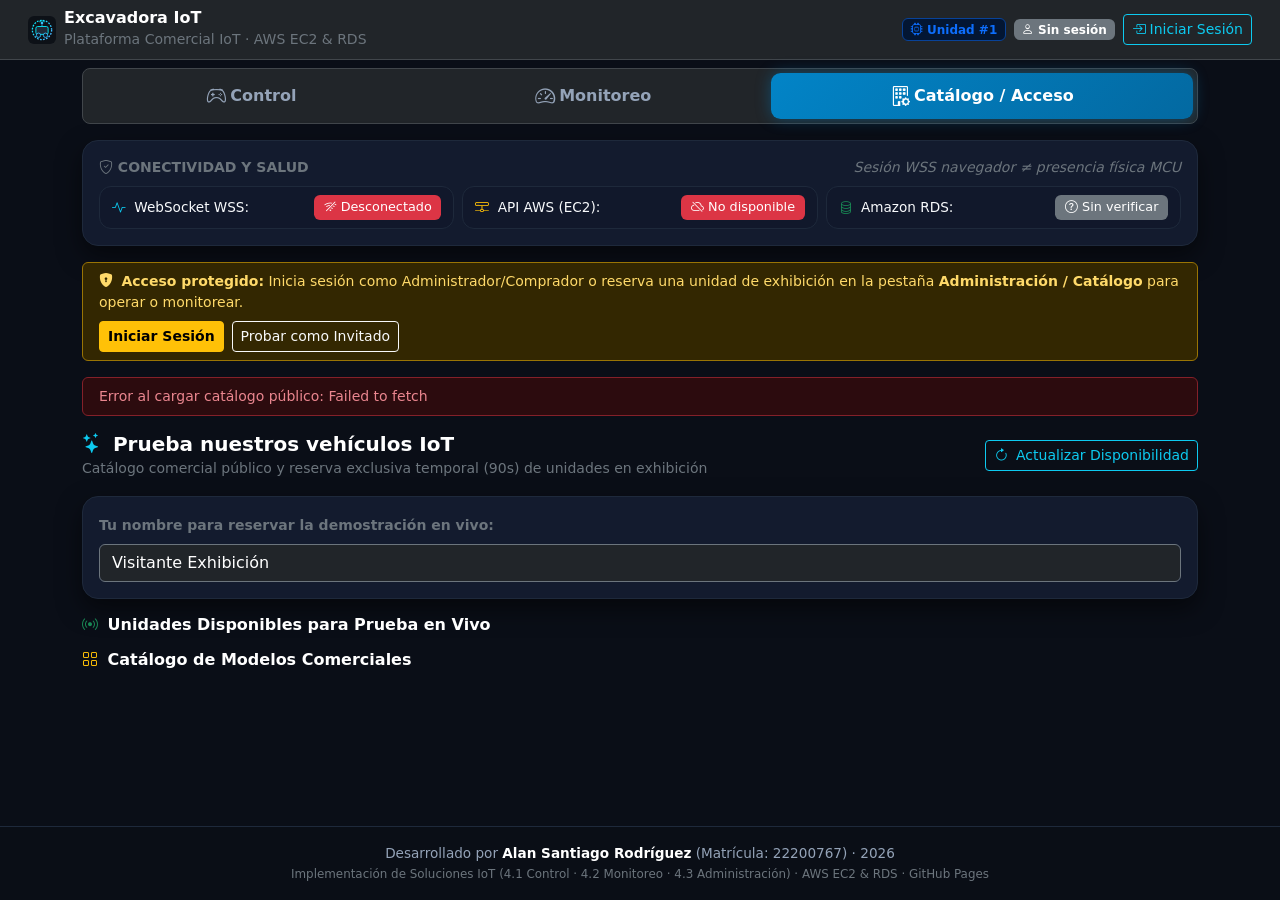
==== commit 9d1e118f: "chore(infra): Actualizar tunel activo de Cloudflare a platinum-nissan-orlando-proved y cache-buster " ====
--- a/frontend/index.html
+++ b/frontend/index.html
@@ -13,7 +13,7 @@
   <link rel="stylesheet" href="https://cdn.jsdelivr.net/npm/bootstrap-icons@1.11.3/font/bootstrap-icons.min.css" />
   
   <!-- Estilos propios -->
-  <link rel="stylesheet" href="assets/css/styles.css?v=20261119b" />
+  <link rel="stylesheet" href="assets/css/styles.css?v=20261125a" />
 </head>
 <body>
 
@@ -583,6 +583,6 @@
   <script src="https://cdn.jsdelivr.net/npm/bootstrap@5.3.3/dist/js/bootstrap.bundle.min.js"></script>
 
   <!-- Aplicación Modular ES6+ -->
-  <script type="module" src="assets/js/main.js?v=20261119b"></script>
+  <script type="module" src="assets/js/main.js?v=20261125a"></script>
 </body>
 </html>
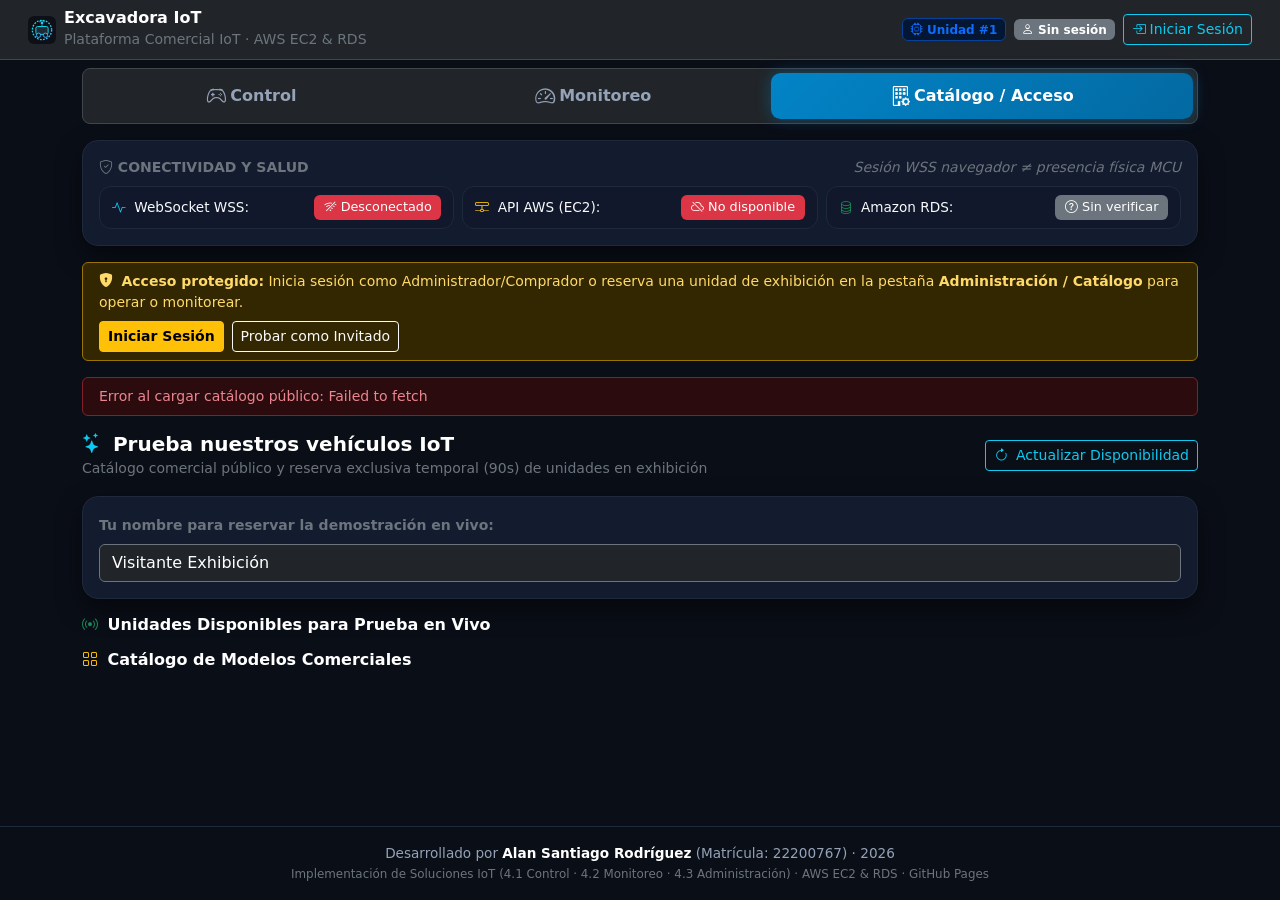
==== commit 639860db: "feat(admin): Agregar boton y modal para editar/bloquear movimientos por unidad fisica" ====
--- a/frontend/index.html
+++ b/frontend/index.html
@@ -13,7 +13,7 @@
   <link rel="stylesheet" href="https://cdn.jsdelivr.net/npm/bootstrap-icons@1.11.3/font/bootstrap-icons.min.css" />
   
   <!-- Estilos propios -->
-  <link rel="stylesheet" href="assets/css/styles.css?v=20261125a" />
+  <link rel="stylesheet" href="assets/css/styles.css?v=20261125b" />
 </head>
 <body>
 
@@ -569,6 +569,34 @@
     </div>
   </div>
 
+  <!-- Modal para Editar / Bloquear Movimientos de una Unidad Física (Admin) -->
+  <div class="modal fade" id="modalComandosUnidad" tabindex="-1" aria-labelledby="modalComandosUnidadLabel" aria-hidden="true">
+    <div class="modal-dialog modal-dialog-centered">
+      <div class="modal-content bg-dark border border-warning">
+        <div class="modal-header border-secondary-subtle">
+          <h5 class="modal-title text-white fw-bold" id="modalComandosUnidadLabel">
+            <i class="bi bi-sliders text-warning me-2"></i>Editar Movimientos Permitidos
+          </h5>
+          <button type="button" class="btn-close btn-close-white" data-bs-dismiss="modal" aria-label="Cerrar"></button>
+        </div>
+        <div class="modal-body">
+          <p class="small text-secondary mb-3" id="modalComandosUnidadSubtitulo">Activa o bloquea los movimientos disponibles para esta unidad.</p>
+          <div id="modalComandosLista" class="d-flex flex-column gap-2 mb-3"></div>
+          <div class="alert alert-secondary py-2 small mb-0">
+            <i class="bi bi-shield-check text-success me-1"></i>
+            Por seguridad física, el comando <strong>DETENER (9)</strong> siempre permanece habilitado.
+          </div>
+        </div>
+        <div class="modal-footer border-secondary-subtle">
+          <button type="button" class="btn btn-sm btn-outline-secondary" data-bs-dismiss="modal">Cancelar</button>
+          <button type="button" class="btn btn-sm btn-warning fw-semibold" id="btnGuardarComandosUnidad">
+            <i class="bi bi-save me-1"></i> Guardar Cambios en RDS
+          </button>
+        </div>
+      </div>
+    </div>
+  </div>
+
   <!-- Footer con Créditos Obligatorios -->
   <footer>
     <div class="container text-center">
@@ -583,6 +611,6 @@
   <script src="https://cdn.jsdelivr.net/npm/bootstrap@5.3.3/dist/js/bootstrap.bundle.min.js"></script>
 
   <!-- Aplicación Modular ES6+ -->
-  <script type="module" src="assets/js/main.js?v=20261125a"></script>
+  <script type="module" src="assets/js/main.js?v=20261125b"></script>
 </body>
 </html>
